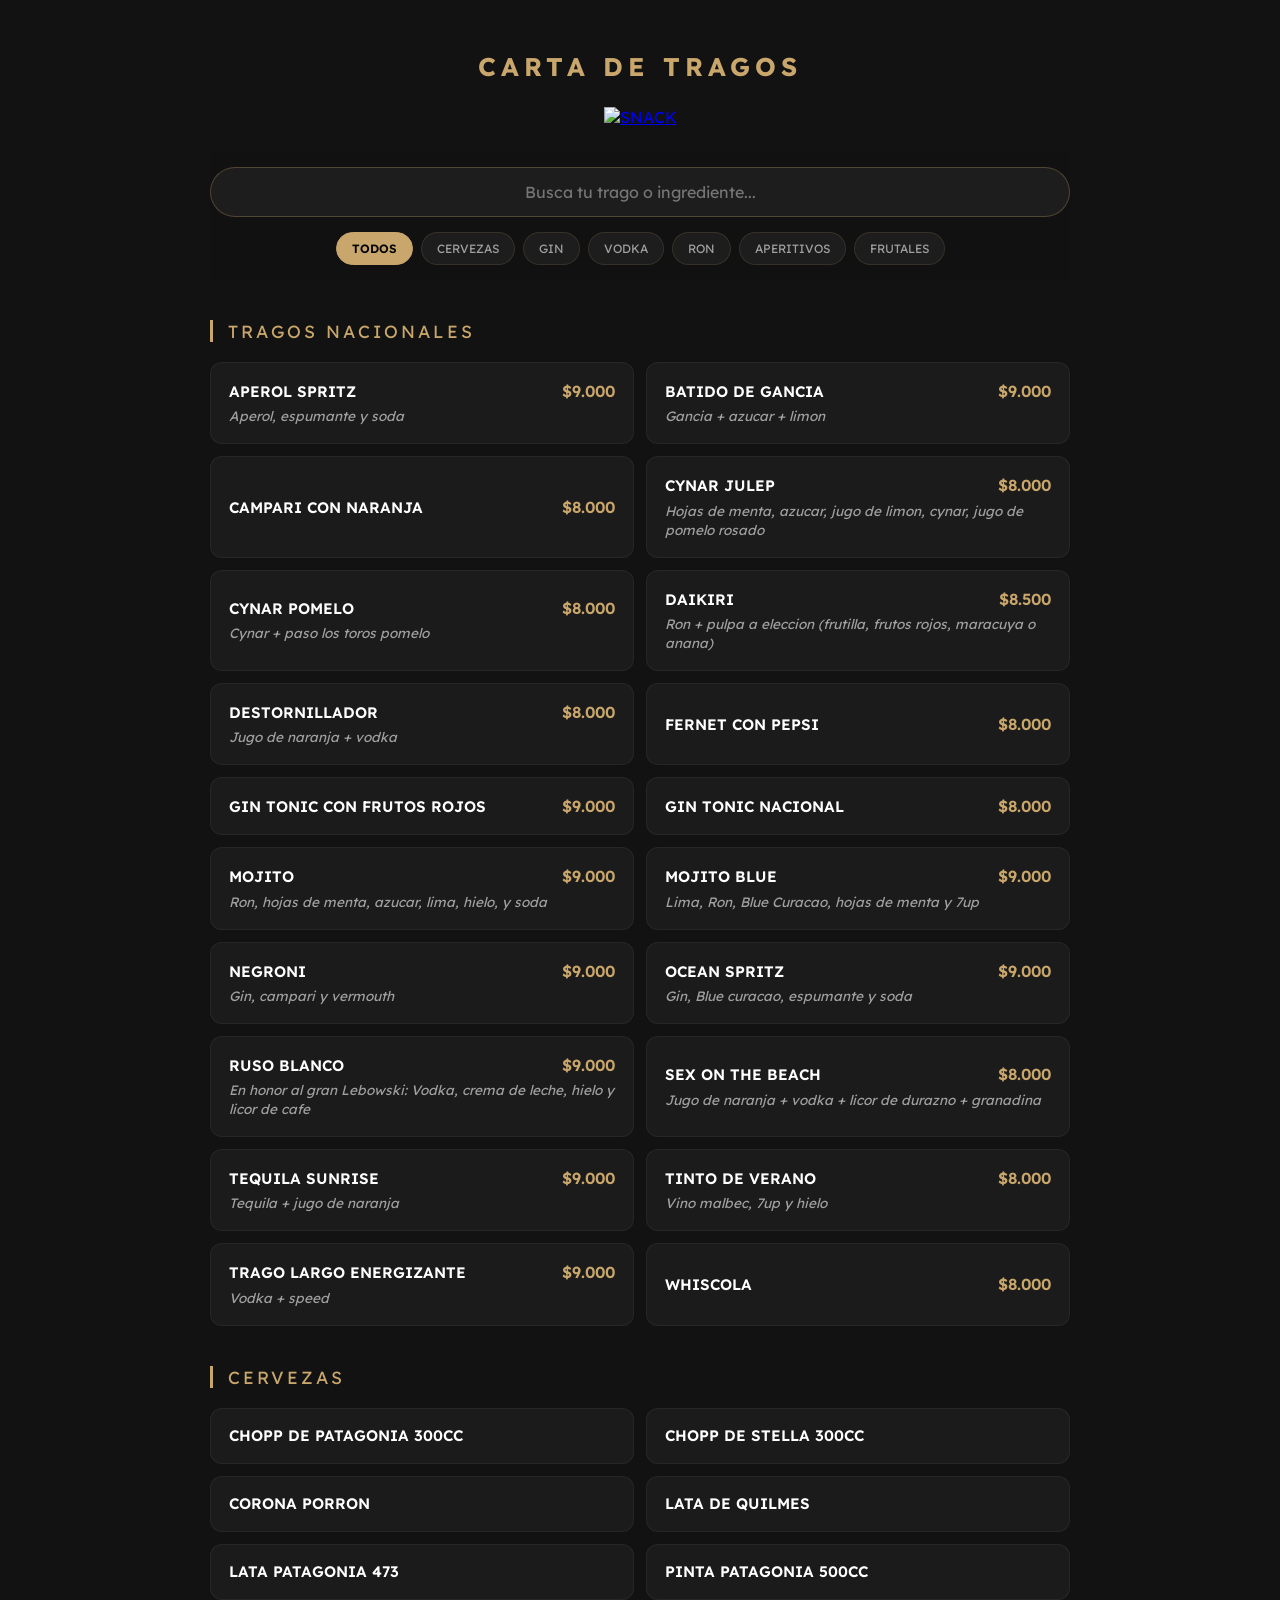
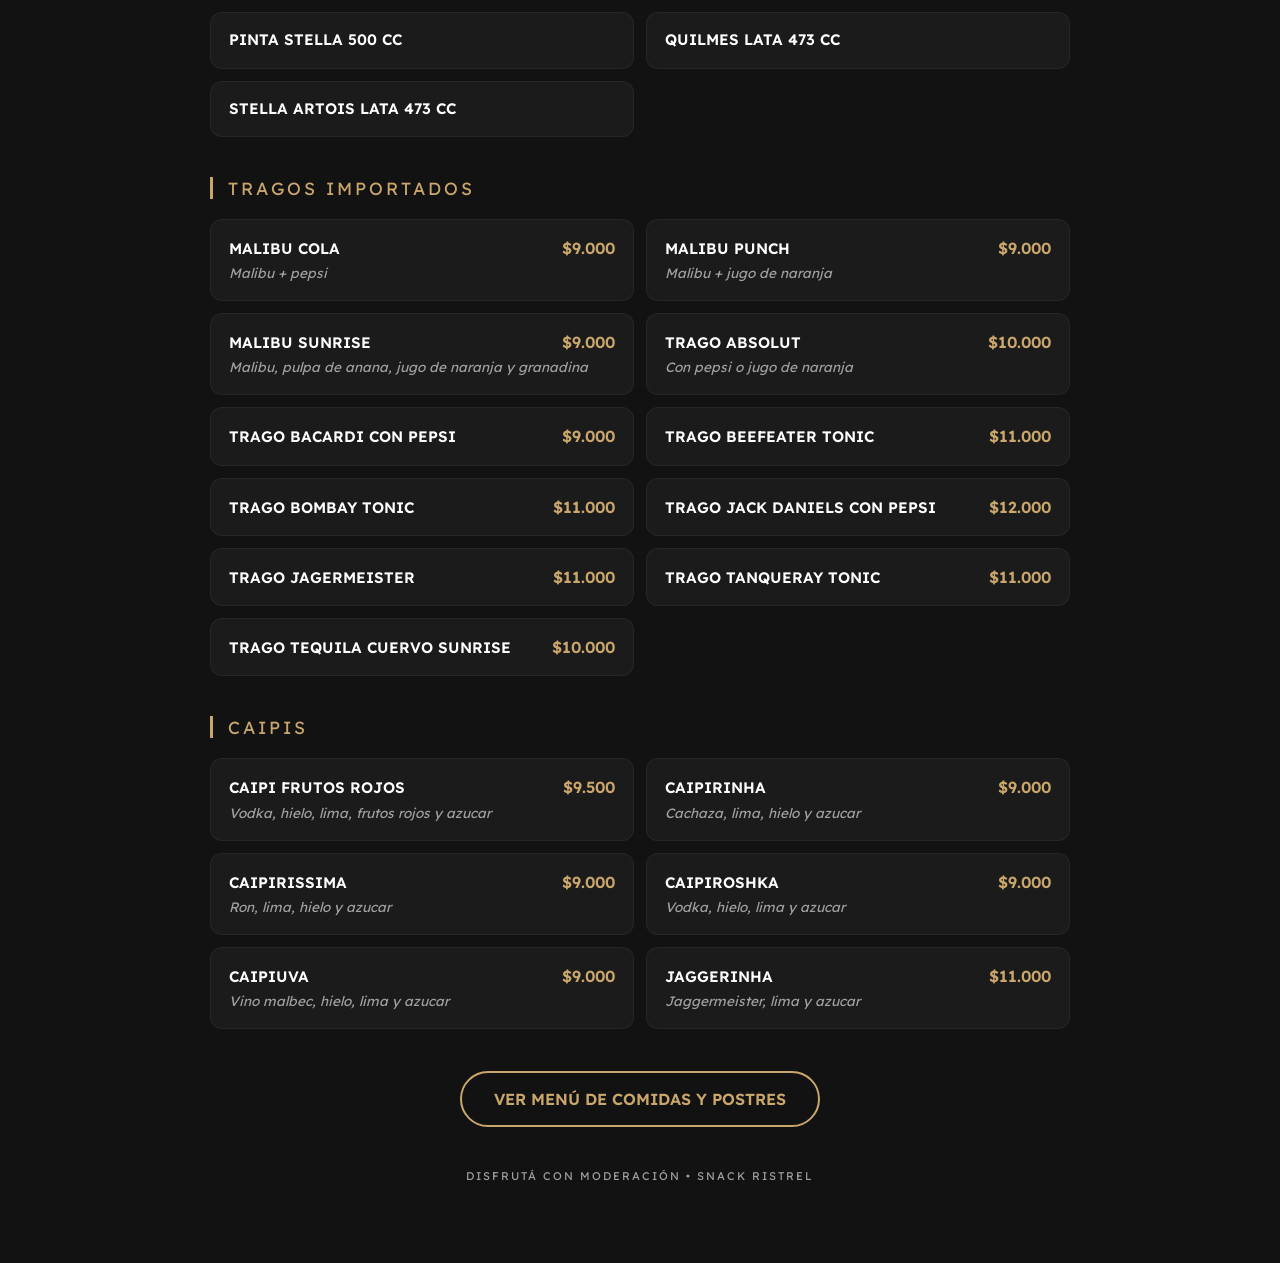
==== index.html @ 704467a0 "Create index.html" ====
<!DOCTYPE html>
<html lang="es">
<head>
    <meta charset="UTF-8">
    <meta name="viewport" content="width=device-width, initial-scale=1.0">
    <title>Carta de Tragos - SNACK Ristrel</title>
    <link href="https://fonts.googleapis.com/css2?family=Lexend+Deca:wght@300;400;600&display=swap" rel="stylesheet">
    
    <style>
        :root {
            --gold: #c9a66b;
            --bg: #121212;
            --card: rgba(255, 255, 255, 0.04);
            --text: #ffffff;
            --dim: #a0a0a0;
        }

        * { box-sizing: border-box; }

        body {
            background-color: var(--bg);
            color: var(--text);
            font-family: 'Lexend Deca', sans-serif;
            margin: 0; padding: 0;
            -webkit-font-smoothing: antialiased;
        }

        .container { max-width: 900px; margin: 0 auto; padding: 20px; }

        header { text-align: center; padding: 30px 0 10px; }
        .logo-img { width: 180px; height: auto; margin-bottom: 15px; transition: 0.3s; }
        .logo-img:hover { transform: scale(1.05); }
        h1 { font-size: 1.6rem; letter-spacing: 5px; color: var(--gold); text-transform: uppercase; margin: 0 0 25px 0; }

        /* BUSCADOR Y FILTROS */
        .controls-wrapper {
            position: sticky;
            top: 0;
            z-index: 1000;
            background: rgba(18, 18, 18, 0.95);
            backdrop-filter: blur(15px);
            padding: 15px 0;
            margin-bottom: 20px;
        }

        #itemSearch {
            width: 100%;
            padding: 14px 25px;
            border-radius: 30px;
            border: 1px solid rgba(201, 166, 107, 0.3);
            background: rgba(255, 255, 255, 0.05);
            color: #fff;
            font-family: inherit;
            font-size: 1rem;
            outline: none;
            transition: 0.3s;
            text-align: center;
        }

        #itemSearch:focus { border-color: var(--gold); box-shadow: 0 0 15px rgba(201, 166, 107, 0.2); }

        .filter-pills {
            display: flex;
            gap: 8px;
            justify-content: center;
            flex-wrap: wrap;
            margin-top: 15px;
        }

        .pill {
            padding: 8px 15px;
            border-radius: 20px;
            background: rgba(255, 255, 255, 0.05);
            border: 1px solid rgba(201, 166, 107, 0.15);
            color: var(--dim);
            font-size: 0.75rem;
            cursor: pointer;
            transition: 0.3s;
            text-transform: uppercase;
        }

        .pill.active {
            background: var(--gold);
            color: #000;
            border-color: var(--gold);
            font-weight: 600;
        }

        /* GRILLA */
        .section-title {
            font-size: 1.1rem; color: var(--gold);
            text-transform: uppercase; letter-spacing: 3px;
            margin: 40px 0 20px; border-left: 3px solid var(--gold); padding-left: 15px;
        }

        .grid { display: grid; grid-template-columns: repeat(auto-fit, minmax(320px, 1fr)); gap: 12px; }

        .item {
            background: var(--card); padding: 18px; border-radius: 12px;
            border: 1px solid rgba(255, 255, 255, 0.05);
            display: flex; flex-direction: column; justify-content: center;
        }

        .hidden { display: none !important; }

        .item-top { display: flex; justify-content: space-between; align-items: baseline; }
        .name { font-weight: 600; font-size: 0.95rem; text-transform: uppercase; color: #fff; line-height: 1.2; }
        .price { color: var(--gold); font-weight: 600; font-size: 1rem; margin-left: 10px; white-space: nowrap; }
        .desc { font-size: 0.85rem; color: var(--dim); font-style: italic; margin-top: 5px; line-height: 1.4; }

        #noResults { text-align: center; padding: 40px; color: var(--dim); display: none; }
        
        .cta-container { text-align: center; margin: 60px 0; }
        .btn-full-menu {
            border: 2px solid var(--gold); padding: 16px 32px; border-radius: 50px;
            color: var(--gold); text-decoration: none; text-transform: uppercase; font-weight: 600; transition: 0.3s;
        }
        .btn-full-menu:hover { background: var(--gold); color: #000; }
        
        footer { text-align: center; padding-bottom: 60px; font-size: 0.7rem; color: var(--dim); letter-spacing: 2px; }

        @media (max-width: 600px) { .grid { grid-template-columns: 1fr; } .btn-full-menu { display: block; } }
    </style>
</head>
<body>

<div class="container">
    <header>
<h1>Carta de Tragos</h1>
        <a href="https://snackbowling.netlify.app/">
            <img src="https://snackbowling.netlify.app/images/logo2.svg" class="logo-img" alt="SNACK">
        </a>
        
    </header>

    <div class="controls-wrapper">
        <input type="text" id="itemSearch" placeholder="Busca tu trago o ingrediente...">
        <div class="filter-pills">
            <div class="pill active" data-filter="all">Todos</div>
            <div class="pill" data-filter="cerveza">Cervezas</div>
            <div class="pill" data-filter="gin">Gin</div>
            <div class="pill" data-filter="vodka">Vodka</div>
            <div class="pill" data-filter="ron">Ron</div>
            <div class="pill" data-filter="aperitivo">Aperitivos</div>
            <div class="pill" data-filter="frutal">Frutales</div>
        </div>
    </div>

    <div id="noResults">No hay coincidencias para tu búsqueda.</div>



    <div class="menu-section">
        <div class="section-title">Tragos Nacionales</div>
        <div class="grid">
            <div class="item" data-tags="aperitivo spritz"><div class="item-top"><span class="name">Aperol Spritz</span><span class="price">$9.000</span></div><div class="desc">Aperol, espumante y soda</div></div>
            <div class="item" data-tags="aperitivo gancia"><div class="item-top"><span class="name">Batido de Gancia</span><span class="price">$9.000</span></div><div class="desc">Gancia + azucar + limon</div></div>
            <div class="item" data-tags="aperitivo campari"><div class="item-top"><span class="name">Campari con Naranja</span><span class="price">$8.000</span></div></div>
            <div class="item" data-tags="aperitivo cynar frutal pomelo"><div class="item-top"><span class="name">Cynar Julep</span><span class="price">$8.000</span></div><div class="desc">Hojas de menta, azucar, jugo de limon, cynar, jugo de pomelo rosado</div></div>
            <div class="item" data-tags="aperitivo cynar pomelo"><div class="item-top"><span class="name">Cynar Pomelo</span><span class="price">$8.000</span></div><div class="desc">Cynar + paso los toros pomelo</div></div>
            <div class="item" data-tags="ron frutal daikiri frutilla rojos maracuya anana"><div class="item-top"><span class="name">Daikiri</span><span class="price">$8.500</span></div><div class="desc">Ron + pulpa a eleccion (frutilla, frutos rojos, maracuya o anana)</div></div>
            <div class="item" data-tags="vodka naranja"><div class="item-top"><span class="name">Destornillador</span><span class="price">$8.000</span></div><div class="desc">Jugo de naranja + vodka</div></div>
            <div class="item" data-tags="aperitivo fernet pepsi"><div class="item-top"><span class="name">Fernet con Pepsi</span><span class="price">$8.000</span></div></div>
            <div class="item" data-tags="gin tonic frutal rojos"><div class="item-top"><span class="name">Gin Tonic con Frutos Rojos</span><span class="price">$9.000</span></div></div>
            <div class="item" data-tags="gin tonic nacional"><div class="item-top"><span class="name">Gin Tonic Nacional</span><span class="price">$8.000</span></div></div>
            <div class="item" data-tags="ron mojito menta lima"><div class="item-top"><span class="name">Mojito</span><span class="price">$9.000</span></div><div class="desc">Ron, hojas de menta, azucar, lima, hielo, y soda</div></div>
            <div class="item" data-tags="ron mojito blue lima curacao"><div class="item-top"><span class="name">Mojito Blue</span><span class="price">$9.000</span></div><div class="desc">Lima, Ron, Blue Curacao, hojas de menta y 7up</div></div>
            <div class="item" data-tags="gin campari vermouth negroni"><div class="item-top"><span class="name">Negroni</span><span class="price">$9.000</span></div><div class="desc">Gin, campari y vermouth</div></div>
            <div class="item" data-tags="gin spritz blue curacao"><div class="item-top"><span class="name">Ocean Spritz</span><span class="price">$9.000</span></div><div class="desc">Gin, Blue curacao, espumante y soda</div></div>
            <div class="item" data-tags="vodka cafe ruso lebowski"><div class="item-top"><span class="name">Ruso Blanco</span><span class="price">$9.000</span></div><div class="desc">En honor al gran Lebowski: Vodka, crema de leche, hielo y licor de cafe</div></div>
            <div class="item" data-tags="vodka frutal naranja durazno"><div class="item-top"><span class="name">Sex on the Beach</span><span class="price">$8.000</span></div><div class="desc">Jugo de naranja + vodka + licor de durazno + granadina</div></div>
            <div class="item" data-tags="tequila frutal naranja sunrise"><div class="item-top"><span class="name">Tequila Sunrise</span><span class="price">$9.000</span></div><div class="desc">Tequila + jugo de naranja</div></div>
            <div class="item" data-tags="vino malbec tinto verano"><div class="item-top"><span class="name">Tinto de Verano</span><span class="price">$8.000</span></div><div class="desc">Vino malbec, 7up y hielo</div></div>
            <div class="item" data-tags="vodka energizante speed"><div class="item-top"><span class="name">Trago Largo Energizante</span><span class="price">$9.000</span></div><div class="desc">Vodka + speed</div></div>
            <div class="item" data-tags="whisky whiscola pepsi"><div class="item-top"><span class="name">Whiscola</span><span class="price">$8.000</span></div></div>
        </div>
    </div>
    <div class="menu-section">
        <div class="section-title">Cervezas</div>
        <div class="grid">
            <div class="item" data-tags="cerveza patagonia"><div class="item-top"><span class="name">Chopp de Patagonia 300cc</span></div></div>
            <div class="item" data-tags="cerveza stella"><div class="item-top"><span class="name">Chopp de Stella 300cc</span></div></div>
            <div class="item" data-tags="cerveza corona porron"><div class="item-top"><span class="name">Corona Porron</span></div></div>
            <div class="item" data-tags="cerveza quilmes lata"><div class="item-top"><span class="name">Lata de Quilmes</span></div></div>
            <div class="item" data-tags="cerveza patagonia lata"><div class="item-top"><span class="name">Lata Patagonia 473</span></div></div>
            <div class="item" data-tags="cerveza patagonia pinta"><div class="item-top"><span class="name">Pinta Patagonia 500cc</span></div></div>
            <div class="item" data-tags="cerveza stella pinta"><div class="item-top"><span class="name">Pinta Stella 500 cc</span></div></div>
            <div class="item" data-tags="cerveza quilmes lata"><div class="item-top"><span class="name">Quilmes Lata 473 cc</span></div></div>
            <div class="item" data-tags="cerveza stella lata"><div class="item-top"><span class="name">Stella Artois Lata 473 cc</span></div></div>
        </div>
    </div>
    <div class="menu-section">
        <div class="section-title">Tragos Importados</div>
        <div class="grid">
            <div class="item" data-tags="ron malibu cola pepsi"><div class="item-top"><span class="name">Malibu Cola</span><span class="price">$9.000</span></div><div class="desc">Malibu + pepsi</div></div>
            <div class="item" data-tags="ron malibu frutal punch naranja"><div class="item-top"><span class="name">Malibu Punch</span><span class="price">$9.000</span></div><div class="desc">Malibu + jugo de naranja</div></div>
            <div class="item" data-tags="ron malibu frutal sunrise anana"><div class="item-top"><span class="name">Malibu Sunrise</span><span class="price">$9.000</span></div><div class="desc">Malibu, pulpa de anana, jugo de naranja y granadina</div></div>
            <div class="item" data-tags="vodka absolut pepsi naranja"><div class="item-top"><span class="name">Trago Absolut</span><span class="price">$10.000</span></div><div class="desc">Con pepsi o jugo de naranja</div></div>
            <div class="item" data-tags="ron bacardi pepsi"><div class="item-top"><span class="name">Trago Bacardi con Pepsi</span><span class="price">$9.000</span></div></div>
            <div class="item" data-tags="gin beefeater tonic"><div class="item-top"><span class="name">Trago Beefeater Tonic</span><span class="price">$11.000</span></div></div>
            <div class="item" data-tags="gin bombay tonic"><div class="item-top"><span class="name">Trago Bombay Tonic</span><span class="price">$11.000</span></div></div>
            <div class="item" data-tags="whisky jack daniels pepsi"><div class="item-top"><span class="name">Trago Jack Daniels con Pepsi</span><span class="price">$12.000</span></div></div>
            <div class="item" data-tags="aperitivo jagermeister jagger"><div class="item-top"><span class="name">Trago Jagermeister</span><span class="price">$11.000</span></div></div>
            <div class="item" data-tags="gin tanqueray tonic"><div class="item-top"><span class="name">Trago Tanqueray Tonic</span><span class="price">$11.000</span></div></div>
            <div class="item" data-tags="tequila cuervo sunrise frutal"><div class="item-top"><span class="name">Trago Tequila Cuervo Sunrise</span><span class="price">$10.000</span></div></div>
        </div>
    </div>

    <div class="menu-section">
        <div class="section-title">Caipis</div>
        <div class="grid">
            <div class="item" data-tags="vodka frutal caipi rojos"><div class="item-top"><span class="name">Caipi Frutos Rojos</span><span class="price">$9.500</span></div><div class="desc">Vodka, hielo, lima, frutos rojos y azucar</div></div>
            <div class="item" data-tags="ron caipirinha cachaza lima"><div class="item-top"><span class="name">Caipirinha</span><span class="price">$9.000</span></div><div class="desc">Cachaza, lima, hielo y azucar</div></div>
            <div class="item" data-tags="ron caipirissima lima"><div class="item-top"><span class="name">Caipirissima</span><span class="price">$9.000</span></div><div class="desc">Ron, lima, hielo y azucar</div></div>
            <div class="item" data-tags="vodka caipiroshka lima"><div class="item-top"><span class="name">Caipiroshka</span><span class="price">$9.000</span></div><div class="desc">Vodka, hielo, lima y azucar</div></div>
            <div class="item" data-tags="vino malbec caipiuva lima"><div class="item-top"><span class="name">Caipiuva</span><span class="price">$9.000</span></div><div class="desc">Vino malbec, hielo, lima y azucar</div></div>
            <div class="item" data-tags="aperitivo jagger jaggerinha lima"><div class="item-top"><span class="name">Jaggerinha</span><span class="price">$11.000</span></div><div class="desc">Jaggermeister, lima y azucar</div></div>
        </div>
    </div>

    <div class="cta-container">
        <a href="https://menu.maxirest.com/408" class="btn-full-menu">Ver Menú de Comidas y Postres</a>
    </div>

    <footer>DISFRUTÁ CON MODERACIÓN • SNACK RISTREL</footer>
</div>

<script>
    const searchInput = document.getElementById('itemSearch');
    const pills = document.querySelectorAll('.pill');
    const items = document.querySelectorAll('.item');
    const sections = document.querySelectorAll('.menu-section');
    const noResults = document.getElementById('noResults');

    let currentFilter = 'all';

    function filterMenu() {
        const query = searchInput.value.toLowerCase();
        let anyVisible = false;

        items.forEach(item => {
            const tags = item.getAttribute('data-tags') || "";
            const content = item.innerText.toLowerCase();
            
            const matchesSearch = content.includes(query);
            const matchesFilter = (currentFilter === 'all' || tags.includes(currentFilter));

            if (matchesSearch && matchesFilter) {
                item.classList.remove('hidden');
                anyVisible = true;
            } else {
                item.classList.add('hidden');
            }
        });

        sections.forEach(sec => {
            const visibleCount = sec.querySelectorAll('.item:not(.hidden)').length;
            sec.classList.toggle('hidden', visibleCount === 0);
        });

        noResults.style.display = anyVisible ? 'none' : 'block';
    }

    searchInput.addEventListener('input', filterMenu);

    pills.forEach(pill => {
        pill.addEventListener('click', () => {
            pills.forEach(p => p.classList.remove('active'));
            pill.classList.add('active');
            currentFilter = pill.getAttribute('data-filter');
            filterMenu();
        });
    });
</script>

</body>
</html>
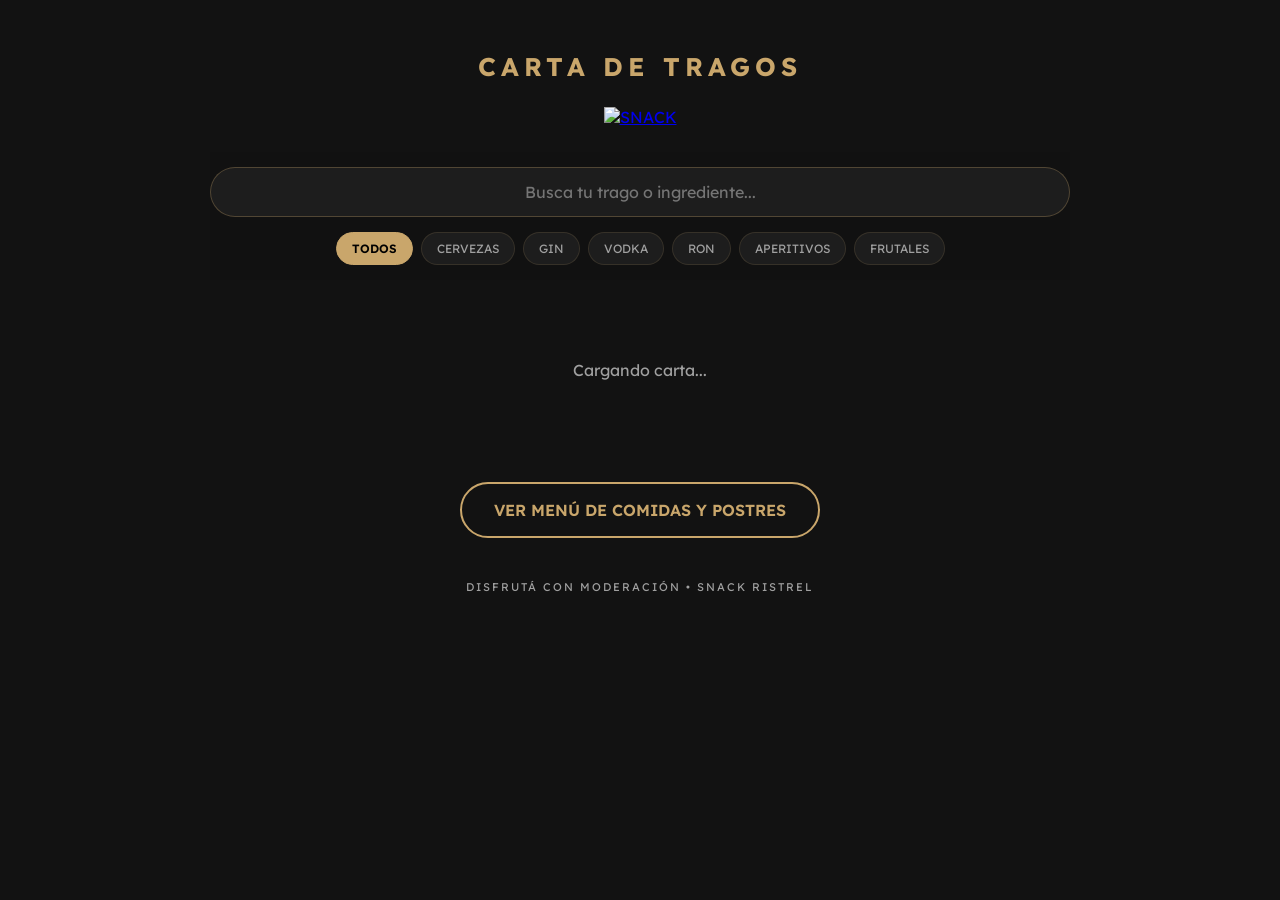
==== commit bc27be8a: "Add admin panel and migrate menu data to Supabase - Refactor index.html: extract inline CSS/JS, load" ====
--- a/index.html
+++ b/index.html
@@ -5,132 +5,16 @@
     <meta name="viewport" content="width=device-width, initial-scale=1.0">
     <title>Carta de Tragos - SNACK Ristrel</title>
     <link href="https://fonts.googleapis.com/css2?family=Lexend+Deca:wght@300;400;600&display=swap" rel="stylesheet">
-    
-    <style>
-        :root {
-            --gold: #c9a66b;
-            --bg: #121212;
-            --card: rgba(255, 255, 255, 0.04);
-            --text: #ffffff;
-            --dim: #a0a0a0;
-        }
-
-        * { box-sizing: border-box; }
-
-        body {
-            background-color: var(--bg);
-            color: var(--text);
-            font-family: 'Lexend Deca', sans-serif;
-            margin: 0; padding: 0;
-            -webkit-font-smoothing: antialiased;
-        }
-
-        .container { max-width: 900px; margin: 0 auto; padding: 20px; }
-
-        header { text-align: center; padding: 30px 0 10px; }
-        .logo-img { width: 180px; height: auto; margin-bottom: 15px; transition: 0.3s; }
-        .logo-img:hover { transform: scale(1.05); }
-        h1 { font-size: 1.6rem; letter-spacing: 5px; color: var(--gold); text-transform: uppercase; margin: 0 0 25px 0; }
-
-        /* BUSCADOR Y FILTROS */
-        .controls-wrapper {
-            position: sticky;
-            top: 0;
-            z-index: 1000;
-            background: rgba(18, 18, 18, 0.95);
-            backdrop-filter: blur(15px);
-            padding: 15px 0;
-            margin-bottom: 20px;
-        }
-
-        #itemSearch {
-            width: 100%;
-            padding: 14px 25px;
-            border-radius: 30px;
-            border: 1px solid rgba(201, 166, 107, 0.3);
-            background: rgba(255, 255, 255, 0.05);
-            color: #fff;
-            font-family: inherit;
-            font-size: 1rem;
-            outline: none;
-            transition: 0.3s;
-            text-align: center;
-        }
-
-        #itemSearch:focus { border-color: var(--gold); box-shadow: 0 0 15px rgba(201, 166, 107, 0.2); }
-
-        .filter-pills {
-            display: flex;
-            gap: 8px;
-            justify-content: center;
-            flex-wrap: wrap;
-            margin-top: 15px;
-        }
-
-        .pill {
-            padding: 8px 15px;
-            border-radius: 20px;
-            background: rgba(255, 255, 255, 0.05);
-            border: 1px solid rgba(201, 166, 107, 0.15);
-            color: var(--dim);
-            font-size: 0.75rem;
-            cursor: pointer;
-            transition: 0.3s;
-            text-transform: uppercase;
-        }
-
-        .pill.active {
-            background: var(--gold);
-            color: #000;
-            border-color: var(--gold);
-            font-weight: 600;
-        }
-
-        /* GRILLA */
-        .section-title {
-            font-size: 1.1rem; color: var(--gold);
-            text-transform: uppercase; letter-spacing: 3px;
-            margin: 40px 0 20px; border-left: 3px solid var(--gold); padding-left: 15px;
-        }
-
-        .grid { display: grid; grid-template-columns: repeat(auto-fit, minmax(320px, 1fr)); gap: 12px; }
-
-        .item {
-            background: var(--card); padding: 18px; border-radius: 12px;
-            border: 1px solid rgba(255, 255, 255, 0.05);
-            display: flex; flex-direction: column; justify-content: center;
-        }
-
-        .hidden { display: none !important; }
-
-        .item-top { display: flex; justify-content: space-between; align-items: baseline; }
-        .name { font-weight: 600; font-size: 0.95rem; text-transform: uppercase; color: #fff; line-height: 1.2; }
-        .price { color: var(--gold); font-weight: 600; font-size: 1rem; margin-left: 10px; white-space: nowrap; }
-        .desc { font-size: 0.85rem; color: var(--dim); font-style: italic; margin-top: 5px; line-height: 1.4; }
-
-        #noResults { text-align: center; padding: 40px; color: var(--dim); display: none; }
-        
-        .cta-container { text-align: center; margin: 60px 0; }
-        .btn-full-menu {
-            border: 2px solid var(--gold); padding: 16px 32px; border-radius: 50px;
-            color: var(--gold); text-decoration: none; text-transform: uppercase; font-weight: 600; transition: 0.3s;
-        }
-        .btn-full-menu:hover { background: var(--gold); color: #000; }
-        
-        footer { text-align: center; padding-bottom: 60px; font-size: 0.7rem; color: var(--dim); letter-spacing: 2px; }
-
-        @media (max-width: 600px) { .grid { grid-template-columns: 1fr; } .btn-full-menu { display: block; } }
-    </style>
+    <link rel="stylesheet" href="styles.css">
 </head>
 <body>
 
 <div class="container">
     <header>
-<h1>Carta de Tragos</h1>
+        <h1>Carta de Tragos</h1>
         <a href="https://snackbowling.netlify.app/">
             <img src="https://snackbowling.netlify.app/images/logo2.svg" class="logo-img" alt="SNACK">
         </a>
-        
     </header>
 
     <div class="controls-wrapper">
@@ -147,76 +31,8 @@
     </div>
 
     <div id="noResults">No hay coincidencias para tu búsqueda.</div>
-
-
-
-    <div class="menu-section">
-        <div class="section-title">Tragos Nacionales</div>
-        <div class="grid">
-            <div class="item" data-tags="aperitivo spritz"><div class="item-top"><span class="name">Aperol Spritz</span><span class="price">$9.000</span></div><div class="desc">Aperol, espumante y soda</div></div>
-            <div class="item" data-tags="aperitivo gancia"><div class="item-top"><span class="name">Batido de Gancia</span><span class="price">$9.000</span></div><div class="desc">Gancia + azucar + limon</div></div>
-            <div class="item" data-tags="aperitivo campari"><div class="item-top"><span class="name">Campari con Naranja</span><span class="price">$8.000</span></div></div>
-            <div class="item" data-tags="aperitivo cynar frutal pomelo"><div class="item-top"><span class="name">Cynar Julep</span><span class="price">$8.000</span></div><div class="desc">Hojas de menta, azucar, jugo de limon, cynar, jugo de pomelo rosado</div></div>
-            <div class="item" data-tags="aperitivo cynar pomelo"><div class="item-top"><span class="name">Cynar Pomelo</span><span class="price">$8.000</span></div><div class="desc">Cynar + paso los toros pomelo</div></div>
-            <div class="item" data-tags="ron frutal daikiri frutilla rojos maracuya anana"><div class="item-top"><span class="name">Daikiri</span><span class="price">$8.500</span></div><div class="desc">Ron + pulpa a eleccion (frutilla, frutos rojos, maracuya o anana)</div></div>
-            <div class="item" data-tags="vodka naranja"><div class="item-top"><span class="name">Destornillador</span><span class="price">$8.000</span></div><div class="desc">Jugo de naranja + vodka</div></div>
-            <div class="item" data-tags="aperitivo fernet pepsi"><div class="item-top"><span class="name">Fernet con Pepsi</span><span class="price">$8.000</span></div></div>
-            <div class="item" data-tags="gin tonic frutal rojos"><div class="item-top"><span class="name">Gin Tonic con Frutos Rojos</span><span class="price">$9.000</span></div></div>
-            <div class="item" data-tags="gin tonic nacional"><div class="item-top"><span class="name">Gin Tonic Nacional</span><span class="price">$8.000</span></div></div>
-            <div class="item" data-tags="ron mojito menta lima"><div class="item-top"><span class="name">Mojito</span><span class="price">$9.000</span></div><div class="desc">Ron, hojas de menta, azucar, lima, hielo, y soda</div></div>
-            <div class="item" data-tags="ron mojito blue lima curacao"><div class="item-top"><span class="name">Mojito Blue</span><span class="price">$9.000</span></div><div class="desc">Lima, Ron, Blue Curacao, hojas de menta y 7up</div></div>
-            <div class="item" data-tags="gin campari vermouth negroni"><div class="item-top"><span class="name">Negroni</span><span class="price">$9.000</span></div><div class="desc">Gin, campari y vermouth</div></div>
-            <div class="item" data-tags="gin spritz blue curacao"><div class="item-top"><span class="name">Ocean Spritz</span><span class="price">$9.000</span></div><div class="desc">Gin, Blue curacao, espumante y soda</div></div>
-            <div class="item" data-tags="vodka cafe ruso lebowski"><div class="item-top"><span class="name">Ruso Blanco</span><span class="price">$9.000</span></div><div class="desc">En honor al gran Lebowski: Vodka, crema de leche, hielo y licor de cafe</div></div>
-            <div class="item" data-tags="vodka frutal naranja durazno"><div class="item-top"><span class="name">Sex on the Beach</span><span class="price">$8.000</span></div><div class="desc">Jugo de naranja + vodka + licor de durazno + granadina</div></div>
-            <div class="item" data-tags="tequila frutal naranja sunrise"><div class="item-top"><span class="name">Tequila Sunrise</span><span class="price">$9.000</span></div><div class="desc">Tequila + jugo de naranja</div></div>
-            <div class="item" data-tags="vino malbec tinto verano"><div class="item-top"><span class="name">Tinto de Verano</span><span class="price">$8.000</span></div><div class="desc">Vino malbec, 7up y hielo</div></div>
-            <div class="item" data-tags="vodka energizante speed"><div class="item-top"><span class="name">Trago Largo Energizante</span><span class="price">$9.000</span></div><div class="desc">Vodka + speed</div></div>
-            <div class="item" data-tags="whisky whiscola pepsi"><div class="item-top"><span class="name">Whiscola</span><span class="price">$8.000</span></div></div>
-        </div>
-    </div>
-    <div class="menu-section">
-        <div class="section-title">Cervezas</div>
-        <div class="grid">
-            <div class="item" data-tags="cerveza patagonia"><div class="item-top"><span class="name">Chopp de Patagonia 300cc</span></div></div>
-            <div class="item" data-tags="cerveza stella"><div class="item-top"><span class="name">Chopp de Stella 300cc</span></div></div>
-            <div class="item" data-tags="cerveza corona porron"><div class="item-top"><span class="name">Corona Porron</span></div></div>
-            <div class="item" data-tags="cerveza quilmes lata"><div class="item-top"><span class="name">Lata de Quilmes</span></div></div>
-            <div class="item" data-tags="cerveza patagonia lata"><div class="item-top"><span class="name">Lata Patagonia 473</span></div></div>
-            <div class="item" data-tags="cerveza patagonia pinta"><div class="item-top"><span class="name">Pinta Patagonia 500cc</span></div></div>
-            <div class="item" data-tags="cerveza stella pinta"><div class="item-top"><span class="name">Pinta Stella 500 cc</span></div></div>
-            <div class="item" data-tags="cerveza quilmes lata"><div class="item-top"><span class="name">Quilmes Lata 473 cc</span></div></div>
-            <div class="item" data-tags="cerveza stella lata"><div class="item-top"><span class="name">Stella Artois Lata 473 cc</span></div></div>
-        </div>
-    </div>
-    <div class="menu-section">
-        <div class="section-title">Tragos Importados</div>
-        <div class="grid">
-            <div class="item" data-tags="ron malibu cola pepsi"><div class="item-top"><span class="name">Malibu Cola</span><span class="price">$9.000</span></div><div class="desc">Malibu + pepsi</div></div>
-            <div class="item" data-tags="ron malibu frutal punch naranja"><div class="item-top"><span class="name">Malibu Punch</span><span class="price">$9.000</span></div><div class="desc">Malibu + jugo de naranja</div></div>
-            <div class="item" data-tags="ron malibu frutal sunrise anana"><div class="item-top"><span class="name">Malibu Sunrise</span><span class="price">$9.000</span></div><div class="desc">Malibu, pulpa de anana, jugo de naranja y granadina</div></div>
-            <div class="item" data-tags="vodka absolut pepsi naranja"><div class="item-top"><span class="name">Trago Absolut</span><span class="price">$10.000</span></div><div class="desc">Con pepsi o jugo de naranja</div></div>
-            <div class="item" data-tags="ron bacardi pepsi"><div class="item-top"><span class="name">Trago Bacardi con Pepsi</span><span class="price">$9.000</span></div></div>
-            <div class="item" data-tags="gin beefeater tonic"><div class="item-top"><span class="name">Trago Beefeater Tonic</span><span class="price">$11.000</span></div></div>
-            <div class="item" data-tags="gin bombay tonic"><div class="item-top"><span class="name">Trago Bombay Tonic</span><span class="price">$11.000</span></div></div>
-            <div class="item" data-tags="whisky jack daniels pepsi"><div class="item-top"><span class="name">Trago Jack Daniels con Pepsi</span><span class="price">$12.000</span></div></div>
-            <div class="item" data-tags="aperitivo jagermeister jagger"><div class="item-top"><span class="name">Trago Jagermeister</span><span class="price">$11.000</span></div></div>
-            <div class="item" data-tags="gin tanqueray tonic"><div class="item-top"><span class="name">Trago Tanqueray Tonic</span><span class="price">$11.000</span></div></div>
-            <div class="item" data-tags="tequila cuervo sunrise frutal"><div class="item-top"><span class="name">Trago Tequila Cuervo Sunrise</span><span class="price">$10.000</span></div></div>
-        </div>
-    </div>
-
-    <div class="menu-section">
-        <div class="section-title">Caipis</div>
-        <div class="grid">
-            <div class="item" data-tags="vodka frutal caipi rojos"><div class="item-top"><span class="name">Caipi Frutos Rojos</span><span class="price">$9.500</span></div><div class="desc">Vodka, hielo, lima, frutos rojos y azucar</div></div>
-            <div class="item" data-tags="ron caipirinha cachaza lima"><div class="item-top"><span class="name">Caipirinha</span><span class="price">$9.000</span></div><div class="desc">Cachaza, lima, hielo y azucar</div></div>
-            <div class="item" data-tags="ron caipirissima lima"><div class="item-top"><span class="name">Caipirissima</span><span class="price">$9.000</span></div><div class="desc">Ron, lima, hielo y azucar</div></div>
-            <div class="item" data-tags="vodka caipiroshka lima"><div class="item-top"><span class="name">Caipiroshka</span><span class="price">$9.000</span></div><div class="desc">Vodka, hielo, lima y azucar</div></div>
-            <div class="item" data-tags="vino malbec caipiuva lima"><div class="item-top"><span class="name">Caipiuva</span><span class="price">$9.000</span></div><div class="desc">Vino malbec, hielo, lima y azucar</div></div>
-            <div class="item" data-tags="aperitivo jagger jaggerinha lima"><div class="item-top"><span class="name">Jaggerinha</span><span class="price">$11.000</span></div><div class="desc">Jaggermeister, lima y azucar</div></div>
-        </div>
-    </div>
+    <div id="loadingState">Cargando carta...</div>
+    <div id="menuContainer"></div>
 
     <div class="cta-container">
         <a href="https://menu.maxirest.com/408" class="btn-full-menu">Ver Menú de Comidas y Postres</a>
@@ -225,53 +41,9 @@
     <footer>DISFRUTÁ CON MODERACIÓN • SNACK RISTREL</footer>
 </div>
 
-<script>
-    const searchInput = document.getElementById('itemSearch');
-    const pills = document.querySelectorAll('.pill');
-    const items = document.querySelectorAll('.item');
-    const sections = document.querySelectorAll('.menu-section');
-    const noResults = document.getElementById('noResults');
-
-    let currentFilter = 'all';
-
-    function filterMenu() {
-        const query = searchInput.value.toLowerCase();
-        let anyVisible = false;
-
-        items.forEach(item => {
-            const tags = item.getAttribute('data-tags') || "";
-            const content = item.innerText.toLowerCase();
-            
-            const matchesSearch = content.includes(query);
-            const matchesFilter = (currentFilter === 'all' || tags.includes(currentFilter));
-
-            if (matchesSearch && matchesFilter) {
-                item.classList.remove('hidden');
-                anyVisible = true;
-            } else {
-                item.classList.add('hidden');
-            }
-        });
-
-        sections.forEach(sec => {
-            const visibleCount = sec.querySelectorAll('.item:not(.hidden)').length;
-            sec.classList.toggle('hidden', visibleCount === 0);
-        });
-
-        noResults.style.display = anyVisible ? 'none' : 'block';
-    }
-
-    searchInput.addEventListener('input', filterMenu);
-
-    pills.forEach(pill => {
-        pill.addEventListener('click', () => {
-            pills.forEach(p => p.classList.remove('active'));
-            pill.classList.add('active');
-            currentFilter = pill.getAttribute('data-filter');
-            filterMenu();
-        });
-    });
-</script>
+<script src="https://cdn.jsdelivr.net/npm/@supabase/supabase-js@2"></script>
+<script src="config.js"></script>
+<script src="script.js"></script>
 
 </body>
 </html>
--- a/styles.css
+++ b/styles.css
@@ -0,0 +1,114 @@
+:root {
+    --gold: #c9a66b;
+    --bg: #121212;
+    --card: rgba(255, 255, 255, 0.04);
+    --text: #ffffff;
+    --dim: #a0a0a0;
+}
+
+* { box-sizing: border-box; }
+
+body {
+    background-color: var(--bg);
+    color: var(--text);
+    font-family: 'Lexend Deca', sans-serif;
+    margin: 0; padding: 0;
+    -webkit-font-smoothing: antialiased;
+}
+
+.container { max-width: 900px; margin: 0 auto; padding: 20px; }
+
+header { text-align: center; padding: 30px 0 10px; }
+.logo-img { width: 180px; height: auto; margin-bottom: 15px; transition: 0.3s; }
+.logo-img:hover { transform: scale(1.05); }
+h1 { font-size: 1.6rem; letter-spacing: 5px; color: var(--gold); text-transform: uppercase; margin: 0 0 25px 0; }
+
+/* BUSCADOR Y FILTROS */
+.controls-wrapper {
+    position: sticky;
+    top: 0;
+    z-index: 1000;
+    background: rgba(18, 18, 18, 0.95);
+    backdrop-filter: blur(15px);
+    padding: 15px 0;
+    margin-bottom: 20px;
+}
+
+#itemSearch {
+    width: 100%;
+    padding: 14px 25px;
+    border-radius: 30px;
+    border: 1px solid rgba(201, 166, 107, 0.3);
+    background: rgba(255, 255, 255, 0.05);
+    color: #fff;
+    font-family: inherit;
+    font-size: 1rem;
+    outline: none;
+    transition: 0.3s;
+    text-align: center;
+}
+
+#itemSearch:focus { border-color: var(--gold); box-shadow: 0 0 15px rgba(201, 166, 107, 0.2); }
+
+.filter-pills {
+    display: flex;
+    gap: 8px;
+    justify-content: center;
+    flex-wrap: wrap;
+    margin-top: 15px;
+}
+
+.pill {
+    padding: 8px 15px;
+    border-radius: 20px;
+    background: rgba(255, 255, 255, 0.05);
+    border: 1px solid rgba(201, 166, 107, 0.15);
+    color: var(--dim);
+    font-size: 0.75rem;
+    cursor: pointer;
+    transition: 0.3s;
+    text-transform: uppercase;
+}
+
+.pill.active {
+    background: var(--gold);
+    color: #000;
+    border-color: var(--gold);
+    font-weight: 600;
+}
+
+/* GRILLA */
+.section-title {
+    font-size: 1.1rem; color: var(--gold);
+    text-transform: uppercase; letter-spacing: 3px;
+    margin: 40px 0 20px; border-left: 3px solid var(--gold); padding-left: 15px;
+}
+
+.grid { display: grid; grid-template-columns: repeat(auto-fit, minmax(320px, 1fr)); gap: 12px; }
+
+.item {
+    background: var(--card); padding: 18px; border-radius: 12px;
+    border: 1px solid rgba(255, 255, 255, 0.05);
+    display: flex; flex-direction: column; justify-content: center;
+}
+
+.hidden { display: none !important; }
+
+.item-top { display: flex; justify-content: space-between; align-items: baseline; }
+.name { font-weight: 600; font-size: 0.95rem; text-transform: uppercase; color: #fff; line-height: 1.2; }
+.price { color: var(--gold); font-weight: 600; font-size: 1rem; margin-left: 10px; white-space: nowrap; }
+.desc { font-size: 0.85rem; color: var(--dim); font-style: italic; margin-top: 5px; line-height: 1.4; }
+
+#noResults { text-align: center; padding: 40px; color: var(--dim); display: none; }
+#loadingState { text-align: center; padding: 60px 20px; color: var(--dim); }
+
+.cta-container { text-align: center; margin: 60px 0; }
+.btn-full-menu {
+    border: 2px solid var(--gold); padding: 16px 32px; border-radius: 50px;
+    color: var(--gold); text-decoration: none; text-transform: uppercase; font-weight: 600; transition: 0.3s;
+}
+.btn-full-menu:hover { background: var(--gold); color: #000; }
+
+footer { text-align: center; padding-bottom: 60px; font-size: 0.7rem; color: var(--dim); letter-spacing: 2px; }
+
+@media (max-width: 600px) { .grid { grid-template-columns: 1fr; } .btn-full-menu { display: block; } }
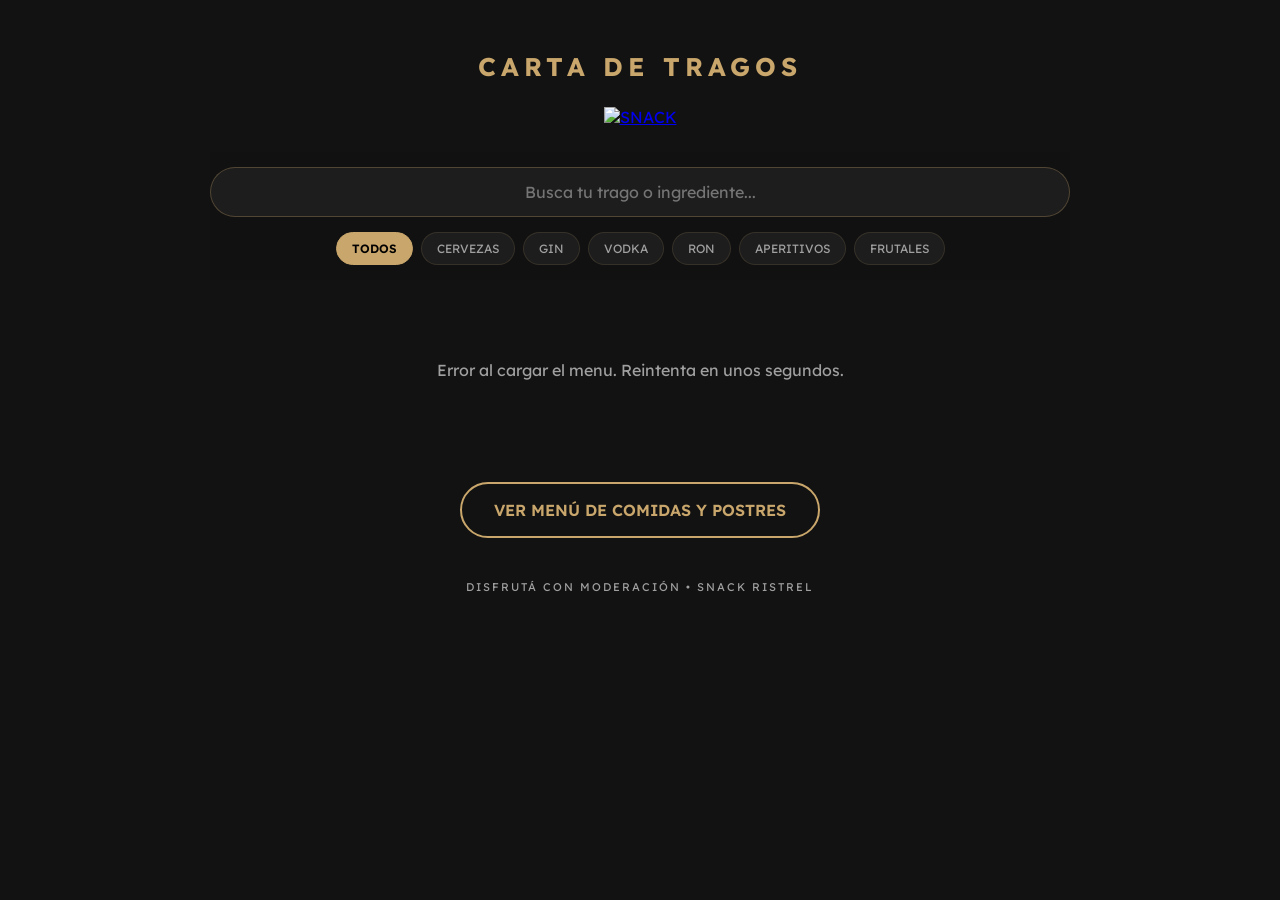
==== commit 6a52bbd9: "Drop Supabase SDK from public page, use plain fetch() The public menu only reads two tables, so load" ====
--- a/index.html
+++ b/index.html
@@ -41,7 +41,6 @@
     <footer>DISFRUTÁ CON MODERACIÓN • SNACK RISTREL</footer>
 </div>
 
-<script src="https://cdn.jsdelivr.net/npm/@supabase/supabase-js@2"></script>
 <script src="config.js"></script>
 <script src="script.js"></script>
 
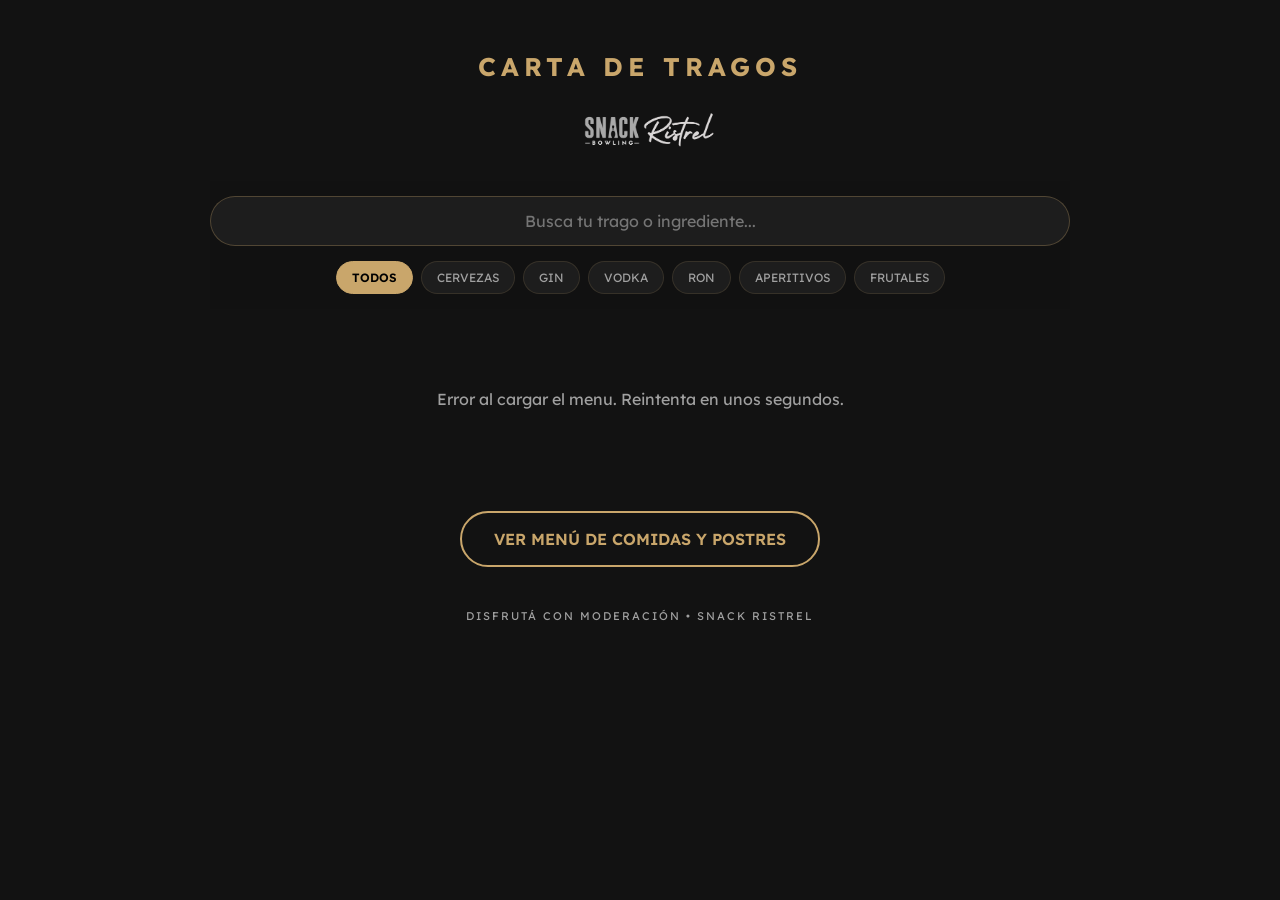
==== commit c2b2c78a: "Reemplazar logo roto por el logo SNACK Ristrel local Co-Authored-By: Claude Opus 5.5 <noreply@anthro" ====
--- a/index.html
+++ b/index.html
@@ -13,7 +13,7 @@
     <header>
         <h1>Carta de Tragos</h1>
         <a href="https://snackbowling.netlify.app/">
-            <img src="https://snackbowling.netlify.app/images/logo2.svg" class="logo-img" alt="SNACK">
+            <img src="images/logo-snack-ristrel.png" class="logo-img" alt="SNACK">
         </a>
     </header>
 
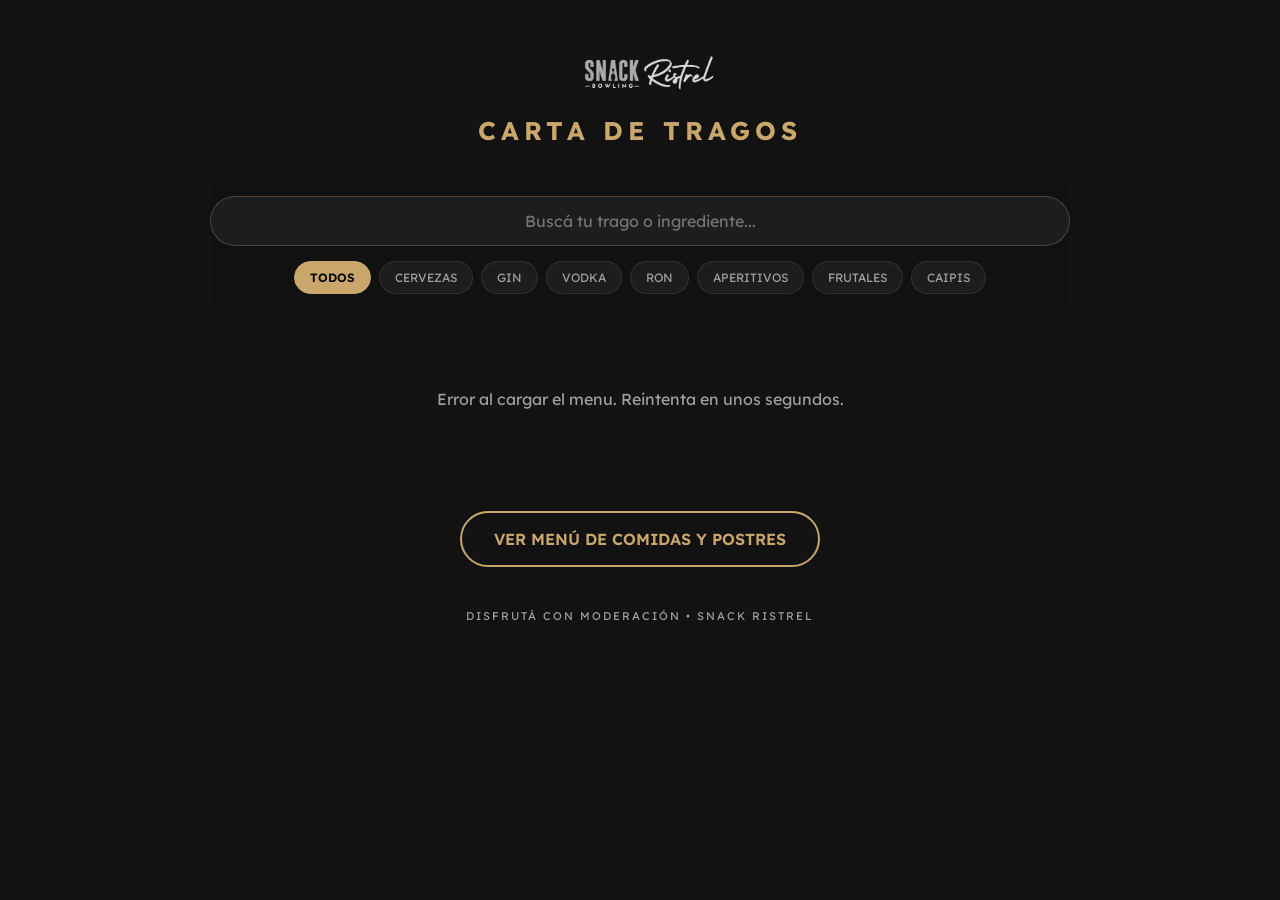
==== commit faba3622: "Mejoras de diseño en la carta: precios con punto de miles, logo arriba, búsqueda sin tildes, título " ====
--- a/index.html
+++ b/index.html
@@ -11,14 +11,14 @@
 
 <div class="container">
     <header>
-        <h1>Carta de Tragos</h1>
-        <a href="https://snackbowling.netlify.app/">
+        <a href="https://snackbowling.com.ar/">
             <img src="images/logo-snack-ristrel.png" class="logo-img" alt="SNACK">
         </a>
+        <h1>Carta de Tragos</h1>
     </header>
 
     <div class="controls-wrapper">
-        <input type="text" id="itemSearch" placeholder="Busca tu trago o ingrediente...">
+        <input type="text" id="itemSearch" placeholder="Buscá tu trago o ingrediente...">
         <div class="filter-pills">
             <div class="pill active" data-filter="all">Todos</div>
             <div class="pill" data-filter="cerveza">Cervezas</div>
@@ -27,6 +27,7 @@
             <div class="pill" data-filter="ron">Ron</div>
             <div class="pill" data-filter="aperitivo">Aperitivos</div>
             <div class="pill" data-filter="frutal">Frutales</div>
+            <div class="pill" data-filter="caipi">Caipis</div>
         </div>
     </div>
 
--- a/styles.css
+++ b/styles.css
@@ -81,7 +81,10 @@
 .section-title {
     font-size: 1.1rem; color: var(--gold);
     text-transform: uppercase; letter-spacing: 3px;
-    margin: 40px 0 20px; border-left: 3px solid var(--gold); padding-left: 15px;
+    margin: 30px 0 10px; border-left: 3px solid var(--gold); padding: 10px 0 10px 15px;
+    /* Queda fijo debajo del buscador mientras se recorre su sección */
+    position: sticky; top: var(--controls-h, 0px); z-index: 10;
+    background: var(--bg);
 }
 
 .grid { display: grid; grid-template-columns: repeat(auto-fit, minmax(320px, 1fr)); gap: 12px; }
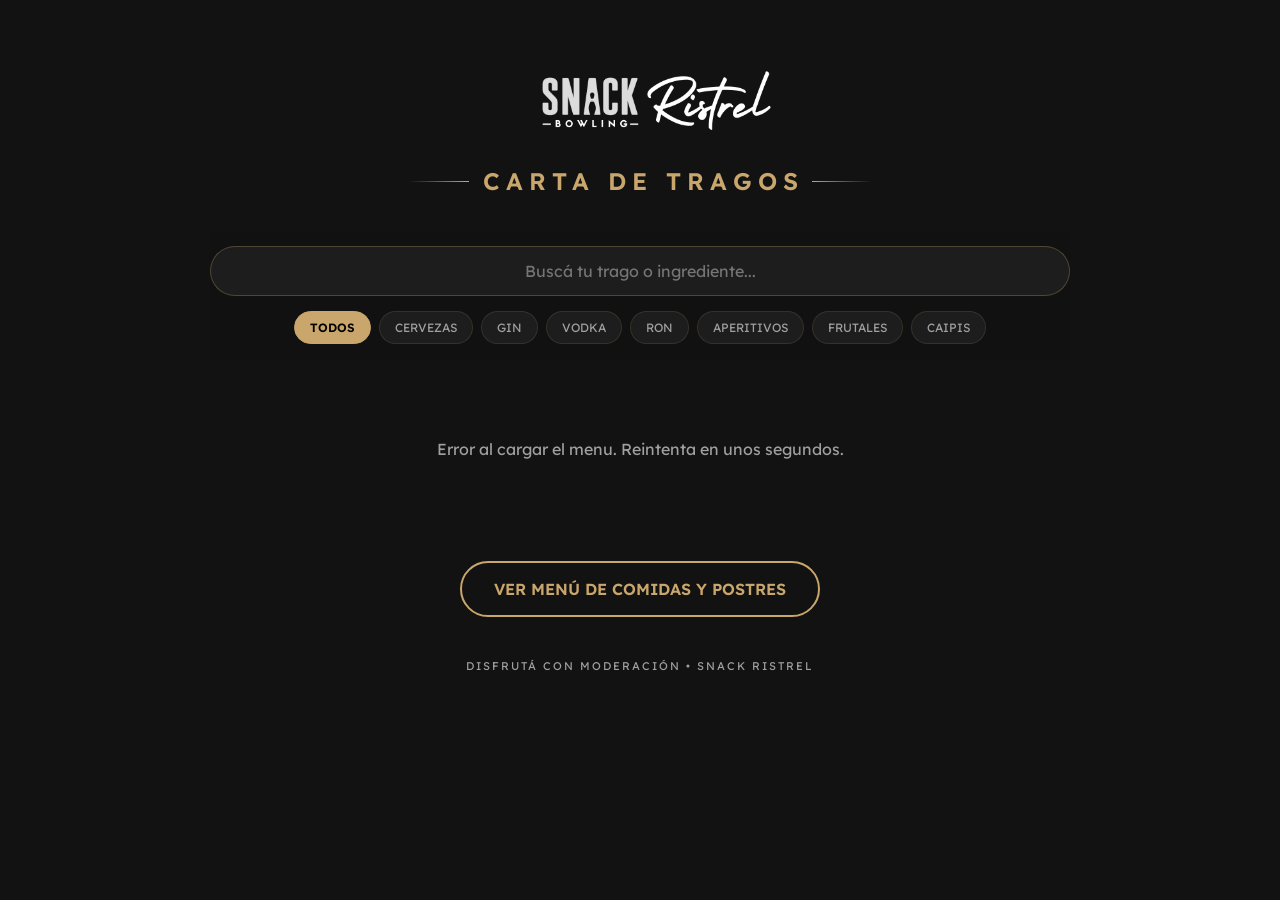
==== commit bb360fae: "Que se note que los filtros se deslizan - Flecha dorada a la derecha (con un pequeño vaivén) mientra" ====
--- a/index.html
+++ b/index.html
@@ -19,15 +19,20 @@
 
     <div class="controls-wrapper">
         <input type="text" id="itemSearch" placeholder="Buscá tu trago o ingrediente...">
-        <div class="filter-pills">
-            <div class="pill active" data-filter="all">Todos</div>
-            <div class="pill" data-filter="cerveza">Cervezas</div>
-            <div class="pill" data-filter="gin">Gin</div>
-            <div class="pill" data-filter="vodka">Vodka</div>
-            <div class="pill" data-filter="ron">Ron</div>
-            <div class="pill" data-filter="aperitivo">Aperitivos</div>
-            <div class="pill" data-filter="frutal">Frutales</div>
-            <div class="pill" data-filter="caipi">Caipis</div>
+        <div class="filter-scroller">
+            <div class="filter-pills">
+                <div class="pill active" data-filter="all">Todos</div>
+                <div class="pill" data-filter="cerveza">Cervezas</div>
+                <div class="pill" data-filter="gin">Gin</div>
+                <div class="pill" data-filter="vodka">Vodka</div>
+                <div class="pill" data-filter="ron">Ron</div>
+                <div class="pill" data-filter="aperitivo">Aperitivos</div>
+                <div class="pill" data-filter="frutal">Frutales</div>
+                <div class="pill" data-filter="caipi">Caipis</div>
+            </div>
+            <button type="button" class="scroll-hint" aria-label="Ver más filtros">
+                <svg viewBox="0 0 24 24" width="18" height="18" aria-hidden="true"><path d="M9 6l6 6-6 6" fill="none" stroke="currentColor" stroke-width="2.5" stroke-linecap="round" stroke-linejoin="round"/></svg>
+            </button>
         </div>
     </div>
 
--- a/styles.css
+++ b/styles.css
@@ -18,10 +18,21 @@
 
 .container { max-width: 900px; margin: 0 auto; padding: 20px; }
 
-header { text-align: center; padding: 30px 0 10px; }
-.logo-img { width: 180px; height: auto; margin-bottom: 15px; transition: 0.3s; }
+header { text-align: center; padding: 40px 0 10px; }
+/* El logo es gris: un poco más de brillo para que no se pierda sobre el fondo oscuro */
+.logo-img { width: clamp(230px, 65vw, 320px); height: auto; margin-bottom: 22px; filter: brightness(1.3); transition: 0.3s; }
 .logo-img:hover { transform: scale(1.05); }
-h1 { font-size: 1.6rem; letter-spacing: 5px; color: var(--gold); text-transform: uppercase; margin: 0 0 25px 0; }
+/* Título con líneas doradas a los costados, como el "— BOWLING —" del logo */
+h1 {
+    --ls: clamp(4px, 1.2vw, 6px);
+    display: flex; align-items: center; justify-content: center; gap: 14px;
+    font-size: clamp(1rem, 4.2vw, 1.5rem); font-weight: 600; white-space: nowrap;
+    letter-spacing: var(--ls); color: var(--gold); text-transform: uppercase; margin: 0 0 25px 0;
+}
+h1::before, h1::after { content: ''; height: 1px; flex: 0 1 60px; }
+h1::before { background: linear-gradient(to left, var(--gold), transparent); }
+/* Compensa el espacio que deja el letter-spacing después de la última letra */
+h1::after { background: linear-gradient(to right, var(--gold), transparent); margin-left: calc(-1 * var(--ls)); }
 
 /* BUSCADOR Y FILTROS */
 .controls-wrapper {
@@ -50,15 +61,45 @@
 
 #itemSearch:focus { border-color: var(--gold); box-shadow: 0 0 15px rgba(201, 166, 107, 0.2); }
 
+/* Una sola fila que se desliza de costado si no entra */
 .filter-pills {
     display: flex;
     gap: 8px;
-    justify-content: center;
-    flex-wrap: wrap;
+    flex-wrap: nowrap;
+    overflow-x: auto;
+    scrollbar-width: none;
     margin-top: 15px;
 }
+.filter-pills::-webkit-scrollbar { display: none; }
+/* Centra la fila cuando entra completa; si no entra, arranca desde la izquierda */
+.pill:first-child { margin-left: auto; }
+.pill:last-child { margin-right: auto; }
+
+/* Indicadores de que la fila sigue: flecha a la derecha y degradé a la izquierda.
+   script.js pone .can-right / .can-left según hacia dónde se pueda deslizar */
+.filter-scroller { position: relative; margin-top: 15px; }
+.filter-scroller .filter-pills { margin-top: 0; }
+.filter-scroller::before {
+    content: ''; position: absolute; left: 0; top: 0; bottom: 0; width: 40px;
+    background: linear-gradient(to right, var(--bg), transparent);
+    pointer-events: none; opacity: 0; transition: opacity 0.2s;
+}
+.filter-scroller.can-left::before { opacity: 1; }
+.scroll-hint {
+    position: absolute; right: 0; top: 0; bottom: 0; width: 64px;
+    display: flex; align-items: center; justify-content: flex-end; padding: 0 10px 0 0;
+    border: 0; cursor: pointer; color: var(--gold);
+    background: linear-gradient(to right, transparent, var(--bg) 55%);
+    opacity: 0; pointer-events: none; transition: opacity 0.2s;
+}
+.filter-scroller.can-right .scroll-hint { opacity: 1; pointer-events: auto; }
+.filter-scroller.can-right .scroll-hint svg { animation: hint-nudge 1.6s ease-in-out 3; }
+@keyframes hint-nudge { 0%, 100% { transform: translateX(0); } 50% { transform: translateX(5px); } }
+@media (prefers-reduced-motion: reduce) { .filter-scroller.can-right .scroll-hint svg { animation: none; } }
 
 .pill {
+    flex-shrink: 0;
+    white-space: nowrap;
     padding: 8px 15px;
     border-radius: 20px;
     background: rgba(255, 255, 255, 0.05);
@@ -114,4 +155,11 @@
 
 footer { text-align: center; padding-bottom: 60px; font-size: 0.7rem; color: var(--dim); letter-spacing: 2px; }
 
-@media (max-width: 600px) { .grid { grid-template-columns: 1fr; } .btn-full-menu { display: block; } }
+@media (max-width: 600px) {
+    .grid { grid-template-columns: 1fr; }
+    .btn-full-menu { display: block; }
+    /* La fila llega hasta el borde de la pantalla */
+    .filter-scroller { margin-left: -20px; margin-right: -20px; }
+    .filter-pills { padding-left: 20px; }
+    .pill:last-child { margin-right: 20px; }
+}
